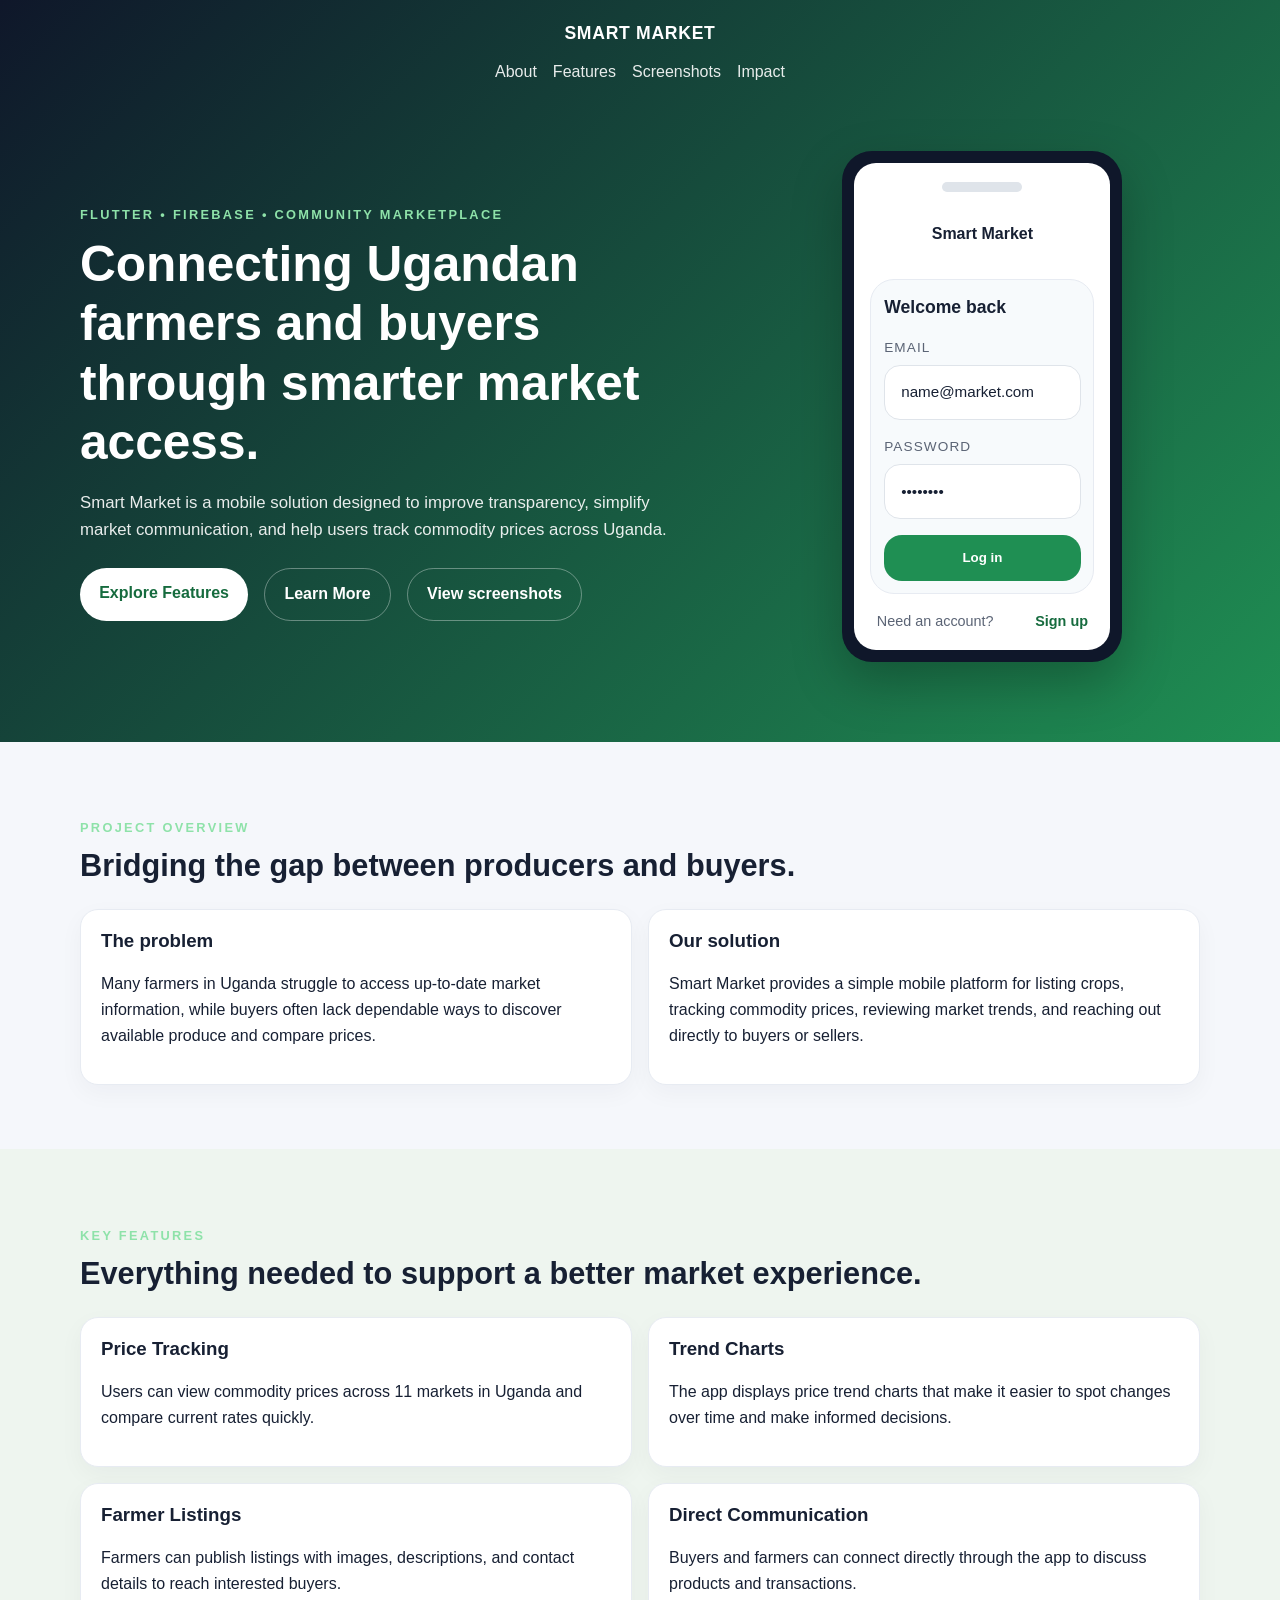
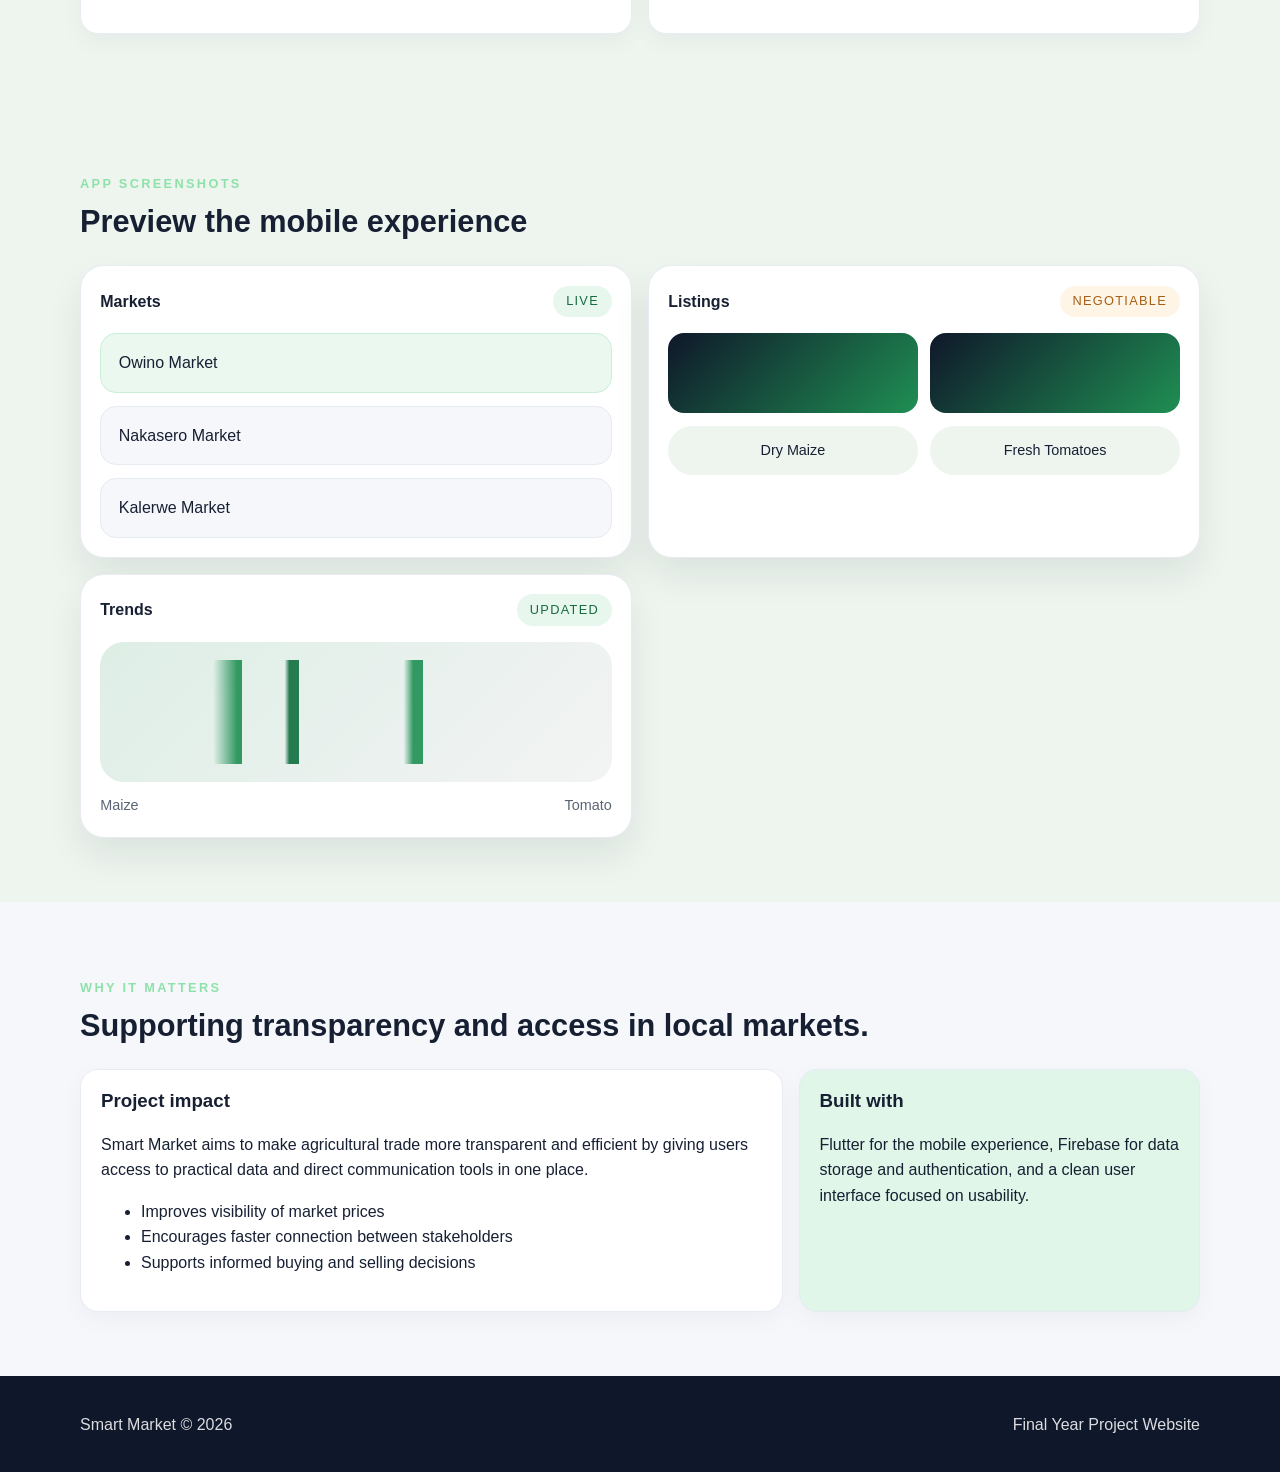
==== index.html @ 5e07c284 "Add initial website files" ====
<!DOCTYPE html>
<html lang="en">
  <head>
    <meta charset="UTF-8" />
    <meta name="viewport" content="width=device-width, initial-scale=1.0" />
    <meta
      name="description"
      content="Smart Market is a Flutter mobile application that connects Ugandan farmers and buyers through transparent price tracking, market listings, and direct communication."
    />
    <title>Smart Market | Project Website</title>
    <link rel="stylesheet" href="styles.css" />
  </head>
  <body>
    <header class="hero">
      <nav class="nav container">
        <a class="brand" href="#top">Smart Market</a>
        <div class="nav-links">
          <a href="#about">About</a>
          <a href="#features">Features</a>
          <a href="screenshots.html">Screenshots</a>
          <a href="#impact">Impact</a>
        </div>
      </nav>

      <section class="hero-content container" id="top">
        <div class="hero-text">
          <p class="eyebrow">Flutter • Firebase • Community Marketplace</p>
          <h1>Connecting Ugandan farmers and buyers through smarter market access.</h1>
          <p class="lead">
            Smart Market is a mobile solution designed to improve transparency,
            simplify market communication, and help users track commodity prices
            across Uganda.
          </p>
          <div class="hero-actions">
            <a class="btn btn-primary" href="#features">Explore Features</a>
            <a class="btn btn-secondary" href="#about">Learn More</a>
            <a class="btn btn-secondary" href="screenshots.html">View screenshots</a>
          </div>
        </div>

        <div class="hero-card" aria-label="Project preview">
          <div class="mock-phone">
            <div class="screen screen-login">
              <div class="screen-bar"></div>
              <div class="screen-title">Smart Market</div>
              <div class="login-panel">
                <p class="login-subtitle">Welcome back</p>
                <div class="login-field">
                  <label>Email</label>
                  <div class="login-input">name@market.com</div>
                </div>
                <div class="login-field">
                  <label>Password</label>
                  <div class="login-input">••••••••</div>
                </div>
                <button class="login-btn">Log in</button>
              </div>
              <div class="login-footer">
                <span>Need an account?</span>
                <a href="#about">Sign up</a>
              </div>
            </div>
          </div>
        </div>
      </section>
    </header>

    <main>
      <section class="section container" id="about">
        <div class="section-heading">
          <p class="eyebrow">Project Overview</p>
          <h2>Bridging the gap between producers and buyers.</h2>
        </div>
        <div class="about-grid">
          <div class="panel">
            <h3>The problem</h3>
            <p>
              Many farmers in Uganda struggle to access up-to-date market
              information, while buyers often lack dependable ways to discover
              available produce and compare prices.
            </p>
          </div>
          <div class="panel">
            <h3>Our solution</h3>
            <p>
              Smart Market provides a simple mobile platform for listing crops,
              tracking commodity prices, reviewing market trends, and reaching
              out directly to buyers or sellers.
            </p>
          </div>
        </div>
      </section>

      <section class="section section-alt" id="features">
        <div class="container">
          <div class="section-heading">
            <p class="eyebrow">Key Features</p>
            <h2>Everything needed to support a better market experience.</h2>
          </div>

          <div class="features-grid">
            <article class="card">
              <h3>Price Tracking</h3>
              <p>
                Users can view commodity prices across 11 markets in Uganda and
                compare current rates quickly.
              </p>
            </article>
            <article class="card">
              <h3>Trend Charts</h3>
              <p>
                The app displays price trend charts that make it easier to spot
                changes over time and make informed decisions.
              </p>
            </article>
            <article class="card">
              <h3>Farmer Listings</h3>
              <p>
                Farmers can publish listings with images, descriptions, and
                contact details to reach interested buyers.
              </p>
            </article>
            <article class="card">
              <h3>Direct Communication</h3>
              <p>
                Buyers and farmers can connect directly through the app to
                discuss products and transactions.
              </p>
            </article>
          </div>
        </div>
      </section>

      <section class="section section-alt" id="screenshots">
        <div class="container">
          <div class="section-heading">
            <p class="eyebrow">App Screenshots</p>
            <h2>Preview the mobile experience</h2>
          </div>

          <div class="screenshots-grid">
            <article class="screenshot-card">
              <div class="screenshot-header">
                <span class="screenshot-label">Markets</span>
                <span class="screenshot-status">Live</span>
              </div>
              <div class="screenshot-body">
                <div class="screenshot-item active">Owino Market</div>
                <div class="screenshot-item">Nakasero Market</div>
                <div class="screenshot-item">Kalerwe Market</div>
              </div>
            </article>

            <article class="screenshot-card">
              <div class="screenshot-header">
                <span class="screenshot-label">Listings</span>
                <span class="screenshot-status negotiable">Negotiable</span>
              </div>
              <div class="screenshot-body">
                <div class="screenshot-row">
                  <div class="screenshot-block"></div>
                  <div class="screenshot-block"></div>
                </div>
                <div class="screenshot-row small">
                  <div class="screenshot-pill">Dry Maize</div>
                  <div class="screenshot-pill">Fresh Tomatoes</div>
                </div>
              </div>
            </article>

            <article class="screenshot-card">
              <div class="screenshot-header">
                <span class="screenshot-label">Trends</span>
                <span class="screenshot-status">Updated</span>
              </div>
              <div class="screenshot-body">
                <div class="chart-line"></div>
                <div class="chart-legends">
                  <span>Maize</span>
                  <span>Tomato</span>
                </div>
              </div>
            </article>
          </div>
        </div>
      </section>

      <section class="section container" id="impact">
        <div class="section-heading">
          <p class="eyebrow">Why It Matters</p>
          <h2>Supporting transparency and access in local markets.</h2>
        </div>
        <div class="impact-layout">
          <div class="panel large">
            <h3>Project impact</h3>
            <p>
              Smart Market aims to make agricultural trade more transparent and
              efficient by giving users access to practical data and direct
              communication tools in one place.
            </p>
            <ul>
              <li>Improves visibility of market prices</li>
              <li>Encourages faster connection between stakeholders</li>
              <li>Supports informed buying and selling decisions</li>
            </ul>
          </div>
          <div class="panel accent">
            <h3>Built with</h3>
            <p>Flutter for the mobile experience, Firebase for data storage and authentication, and a clean user interface focused on usability.</p>
          </div>
        </div>
      </section>
    </main>

    <footer class="footer">
      <div class="container footer-content">
        <p>Smart Market © 2026</p>
        <p>Final Year Project Website</p>
      </div>
    </footer>
  </body>
</html>
---- styles.css ----
:root {
  --bg: #f5f7fb;
  --text: #172033;
  --muted: #5b6475;
  --primary: #1f8f53;
  --primary-dark: #166b3e;
  --accent: #dff6e8;
  --card: #ffffff;
  --border: #e7ebf2;
}

* {
  box-sizing: border-box;
}

body {
  margin: 0;
  font-family: Arial, Helvetica, sans-serif;
  color: var(--text);
  background: var(--bg);
  line-height: 1.6;
}

a {
  color: inherit;
  text-decoration: none;
}

.container {
  width: min(1120px, calc(100% - 2rem));
  margin: 0 auto;
}

.hero {
  background: linear-gradient(135deg, #0f172a, #1f8f53);
  color: white;
  padding-bottom: 4rem;
}

.nav {
  display: flex;
  justify-content: space-between;
  align-items: center;
  padding: 1.2rem 0;
}

.brand {
  font-weight: 700;
  font-size: 1.1rem;
  letter-spacing: 0.04em;
  text-transform: uppercase;
}

.nav-links {
  display: flex;
  gap: 1rem;
}

.nav-links a {
  color: rgba(255, 255, 255, 0.9);
}

.hero-content {
  display: grid;
  grid-template-columns: 1.2fr 0.8fr;
  gap: 2rem;
  align-items: center;
  padding: 3rem 0 1rem;
}

.eyebrow {
  text-transform: uppercase;
  letter-spacing: 0.18em;
  font-size: 0.8rem;
  font-weight: 700;
  color: #8ee2a9;
  margin-bottom: 0.6rem;
}

h1,
h2,
h3 {
  line-height: 1.2;
}

h1 {
  font-size: clamp(2rem, 4vw, 3.1rem);
  margin: 0 0 1rem;
}

.lead {
  font-size: 1.05rem;
  color: rgba(255, 255, 255, 0.9);
  max-width: 620px;
}

.hero-actions {
  display: flex;
  flex-wrap: wrap;
  gap: 1rem;
  margin-top: 1.5rem;
}

.btn {
  display: inline-block;
  padding: 0.8rem 1.2rem;
  border-radius: 999px;
  font-weight: 600;
}

.btn-primary {
  background: white;
  color: var(--primary-dark);
}

.btn-secondary {
  border: 1px solid rgba(255, 255, 255, 0.35);
  color: white;
}

.hero-card {
  display: flex;
  justify-content: center;
}

.mock-phone {
  width: 280px;
  padding: 12px;
  border-radius: 30px;
  background: #0f172a;
  box-shadow: 0 20px 50px rgba(0, 0, 0, 0.25);
}

.screen {
  background: white;
  border-radius: 22px;
  padding: 1rem;
  color: var(--text);
}

.screen-bar {
  height: 10px;
  width: 80px;
  margin: 0.2rem auto 0.8rem;
  border-radius: 999px;
  background: #dfe4ea;
}

.screen-title {
  font-weight: 700;
  text-align: center;
  margin-bottom: 1rem;
}

.screen-login {
  display: grid;
  gap: 1rem;
}

.login-panel {
  display: grid;
  gap: 1rem;
  padding: 0.8rem;
  background: #f7fafc;
  border-radius: 24px;
  border: 1px solid #e7ebf2;
}

.login-subtitle {
  margin: 0;
  font-size: 1.1rem;
  font-weight: 700;
}

.login-field {
  display: grid;
  gap: 0.4rem;
}

.login-field label {
  font-size: 0.85rem;
  color: var(--muted);
  text-transform: uppercase;
  letter-spacing: 0.08em;
}

.login-input {
  border-radius: 16px;
  background: white;
  border: 1px solid #dfe4ea;
  padding: 0.9rem 1rem;
  color: var(--text);
  font-size: 0.95rem;
}

.login-btn {
  width: 100%;
  padding: 0.95rem 1rem;
  border: none;
  border-radius: 18px;
  background: var(--primary);
  color: white;
  font-weight: 700;
  cursor: pointer;
}

.login-footer {
  display: flex;
  justify-content: space-between;
  align-items: center;
  padding: 0 0.4rem;
  font-size: 0.9rem;
  color: var(--muted);
}

.login-footer a {
  color: var(--primary-dark);
  font-weight: 700;
}

.screen-block,
.screen-grid,
.mini-card,
.mini-card.wide {
  display: none;
}

.section {
  padding: 4rem 0;
}

.section-alt {
  background: #eef5ef;
}

.section-heading {
  margin-bottom: 1.5rem;
}

.section-heading h2 {
  margin: 0;
  font-size: clamp(1.5rem, 2.4vw, 2.2rem);
}

.about-grid,
.features-grid,
.impact-layout {
  display: grid;
  gap: 1rem;
}

.about-grid {
  grid-template-columns: repeat(2, minmax(0, 1fr));
}

.features-grid {
  grid-template-columns: repeat(2, minmax(0, 1fr));
}

.panel,
.card {
  background: var(--card);
  border: 1px solid var(--border);
  border-radius: 18px;
  padding: 1.25rem;
  box-shadow: 0 8px 24px rgba(15, 23, 42, 0.04);
}

.panel h3,
.card h3 {
  margin-top: 0;
}

.impact-layout {
  grid-template-columns: 1.4fr 0.8fr;
}

.panel.accent {
  background: var(--accent);
}

.footer {
  background: #0f172a;
  color: rgba(255, 255, 255, 0.85);
  padding: 1.2rem 0;
}

.footer-content {
  display: flex;
  justify-content: space-between;
  gap: 1rem;
  flex-wrap: wrap;
}

.screenshots-grid {
  display: grid;
  grid-template-columns: repeat(2, minmax(0, 1fr));
  gap: 1rem;
  margin-top: 1.5rem;
}

.screenshot-card {
  background: var(--card);
  border: 1px solid var(--border);
  border-radius: 24px;
  padding: 1.2rem;
  box-shadow: 0 18px 36px rgba(15, 23, 42, 0.08);
}

.screenshot-header {
  display: flex;
  justify-content: space-between;
  align-items: center;
  margin-bottom: 1rem;
}

.screenshot-label {
  font-weight: 700;
  color: var(--text);
}

.screenshot-status {
  font-size: 0.8rem;
  text-transform: uppercase;
  letter-spacing: 0.1em;
  padding: 0.35rem 0.8rem;
  border-radius: 999px;
  background: #e8f7ed;
  color: #166b3e;
}

.screenshot-status.negotiable {
  background: #fff5e6;
  color: #a65f15;
}

.screenshot-body {
  display: grid;
  gap: 0.8rem;
}

.screenshot-item,
.screenshot-block,
.screenshot-row {
  border-radius: 16px;
}

.screenshot-item {
  padding: 1rem 1.1rem;
  background: #f5f7fb;
  color: var(--text);
  border: 1px solid var(--border);
}

.screenshot-item.active {
  background: #eaf8f0;
  border-color: #c8f0d6;
}

.screenshot-row {
  display: grid;
  grid-template-columns: 1fr 1fr;
  gap: 0.8rem;
}

.screenshot-row.small {
  grid-template-columns: 1fr 1fr;
}

.screenshot-block {
  min-height: 80px;
  background: linear-gradient(135deg, #0f172a, #1f8f53);
}

.screenshot-pill {
  padding: 0.8rem 1rem;
  border-radius: 999px;
  background: #eef5ef;
  font-size: 0.9rem;
  color: var(--text);
  text-align: center;
}

.screenshot-image-card .screenshot-body,
.screenshot-image-card .screenshot-image-wrapper {
  padding: 0;
  margin: 0;
  border: none;
}

.screenshot-image-wrapper {
  border-radius: 24px;
  overflow: hidden;
  background: #f8fafc;
  border: 1px solid var(--border);
}

.screenshot-image-wrapper img {
  display: block;
  width: 100%;
  height: auto;
}

.chart-line {
  min-height: 140px;
  border-radius: 24px;
  background: linear-gradient(135deg, rgba(31, 143, 83, 0.15), rgba(15, 23, 42, 0.05));
  position: relative;
  overflow: hidden;
}

.chart-line::before {
  content: "";
  position: absolute;
  inset: 18px 18px 18px;
  background: linear-gradient(90deg, transparent 0%, transparent 20%, rgba(31, 143, 83, 0.9) 25%, rgba(31, 143, 83, 0.9) 26%, transparent 26%, transparent 35%, rgba(16, 111, 62, 0.9) 36%, rgba(16, 111, 62, 0.9) 38%, transparent 38%, transparent 60%, rgba(31, 143, 83, 0.9) 62%, rgba(31, 143, 83, 0.9) 64%, transparent 64%, transparent 100%);
  border-radius: 16px;
}

.chart-legends {
  display: flex;
  justify-content: space-between;
  gap: 0.8rem;
  color: var(--muted);
  font-size: 0.9rem;
}

@media (max-width: 1000px) {
  .screenshots-grid {
    grid-template-columns: repeat(2, minmax(0, 1fr));
  }
}

@media (max-width: 720px) {
  .hero-content,
  .about-grid,
  .features-grid,
  .impact-layout,
  .screenshots-grid {
    grid-template-columns: 1fr;
  }

  .nav {
    flex-direction: column;
    gap: 0.7rem;
  }
}

  .nav {
    flex-direction: column;
    gap: 0.7rem;
  }
}
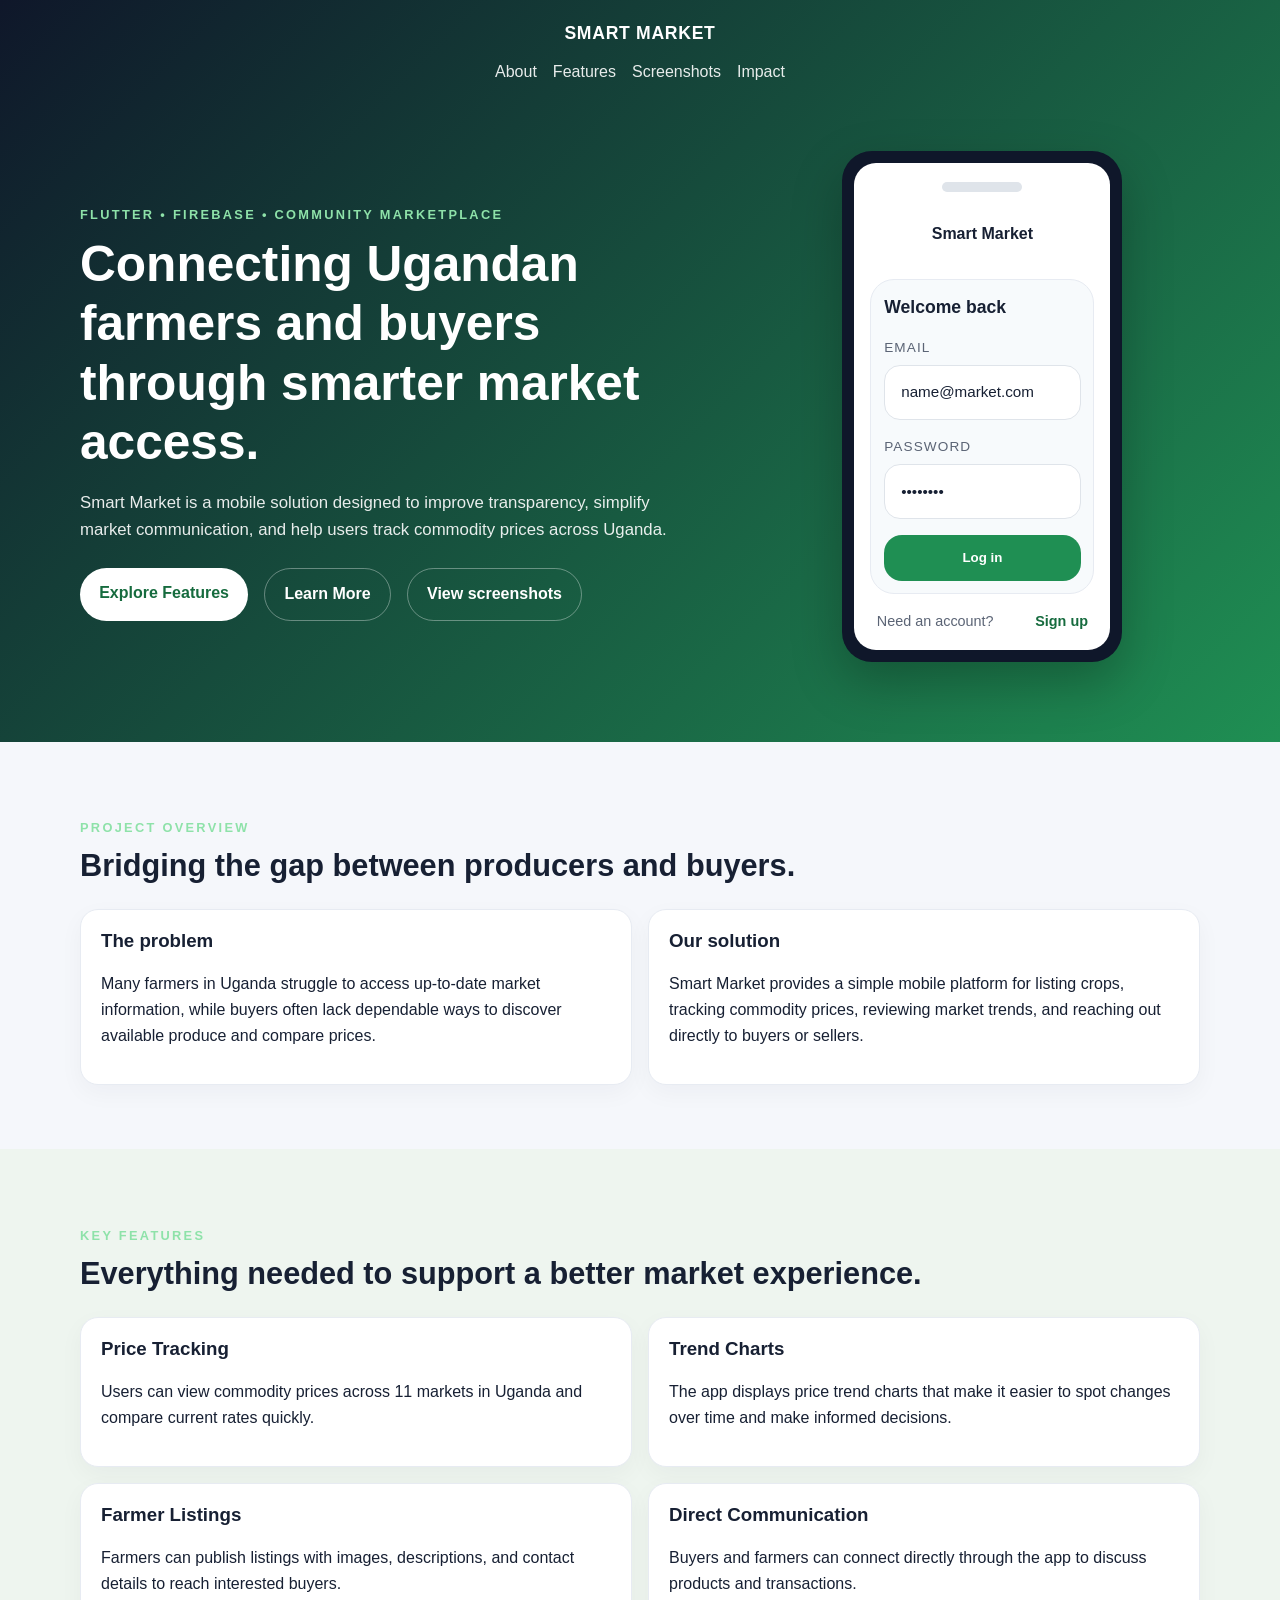
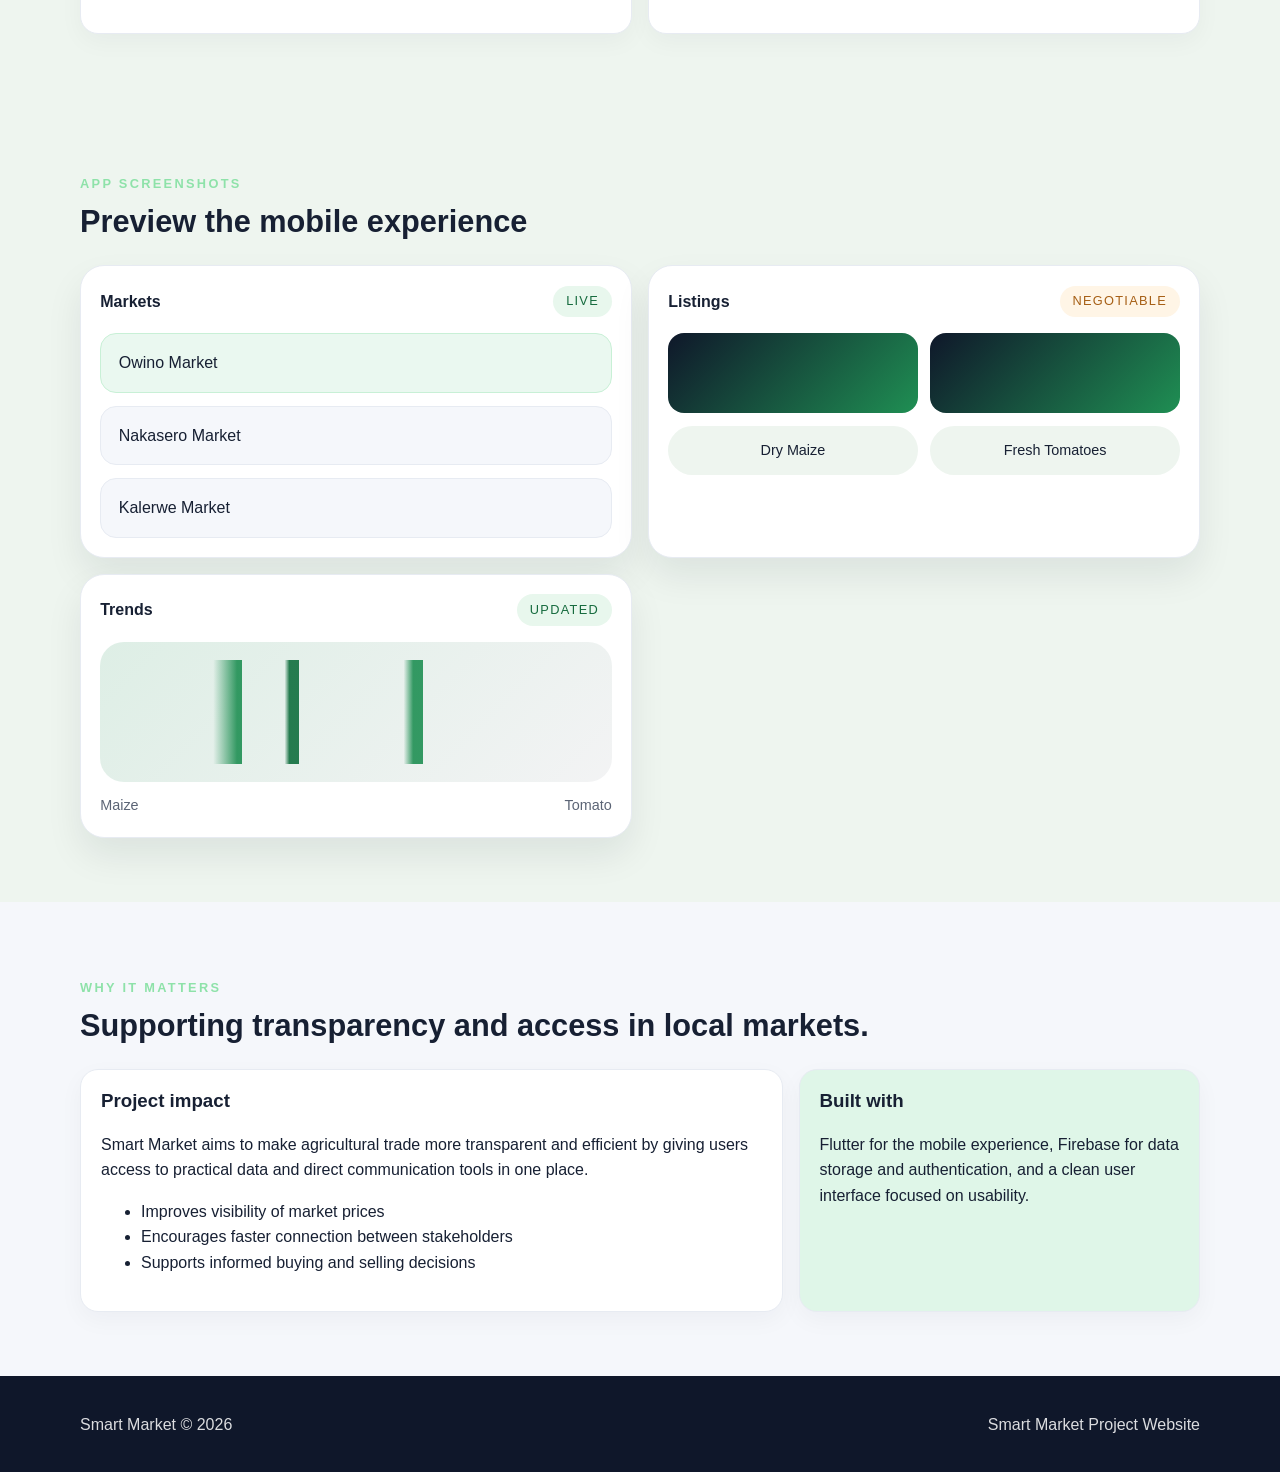
==== commit d9506e43: "Update footer text for project description" ====
--- a/index.html
+++ b/index.html
@@ -215,7 +215,7 @@
     <footer class="footer">
       <div class="container footer-content">
         <p>Smart Market © 2026</p>
-        <p>Final Year Project Website</p>
+        <p>Smart Market Project Website</p>
       </div>
     </footer>
   </body>
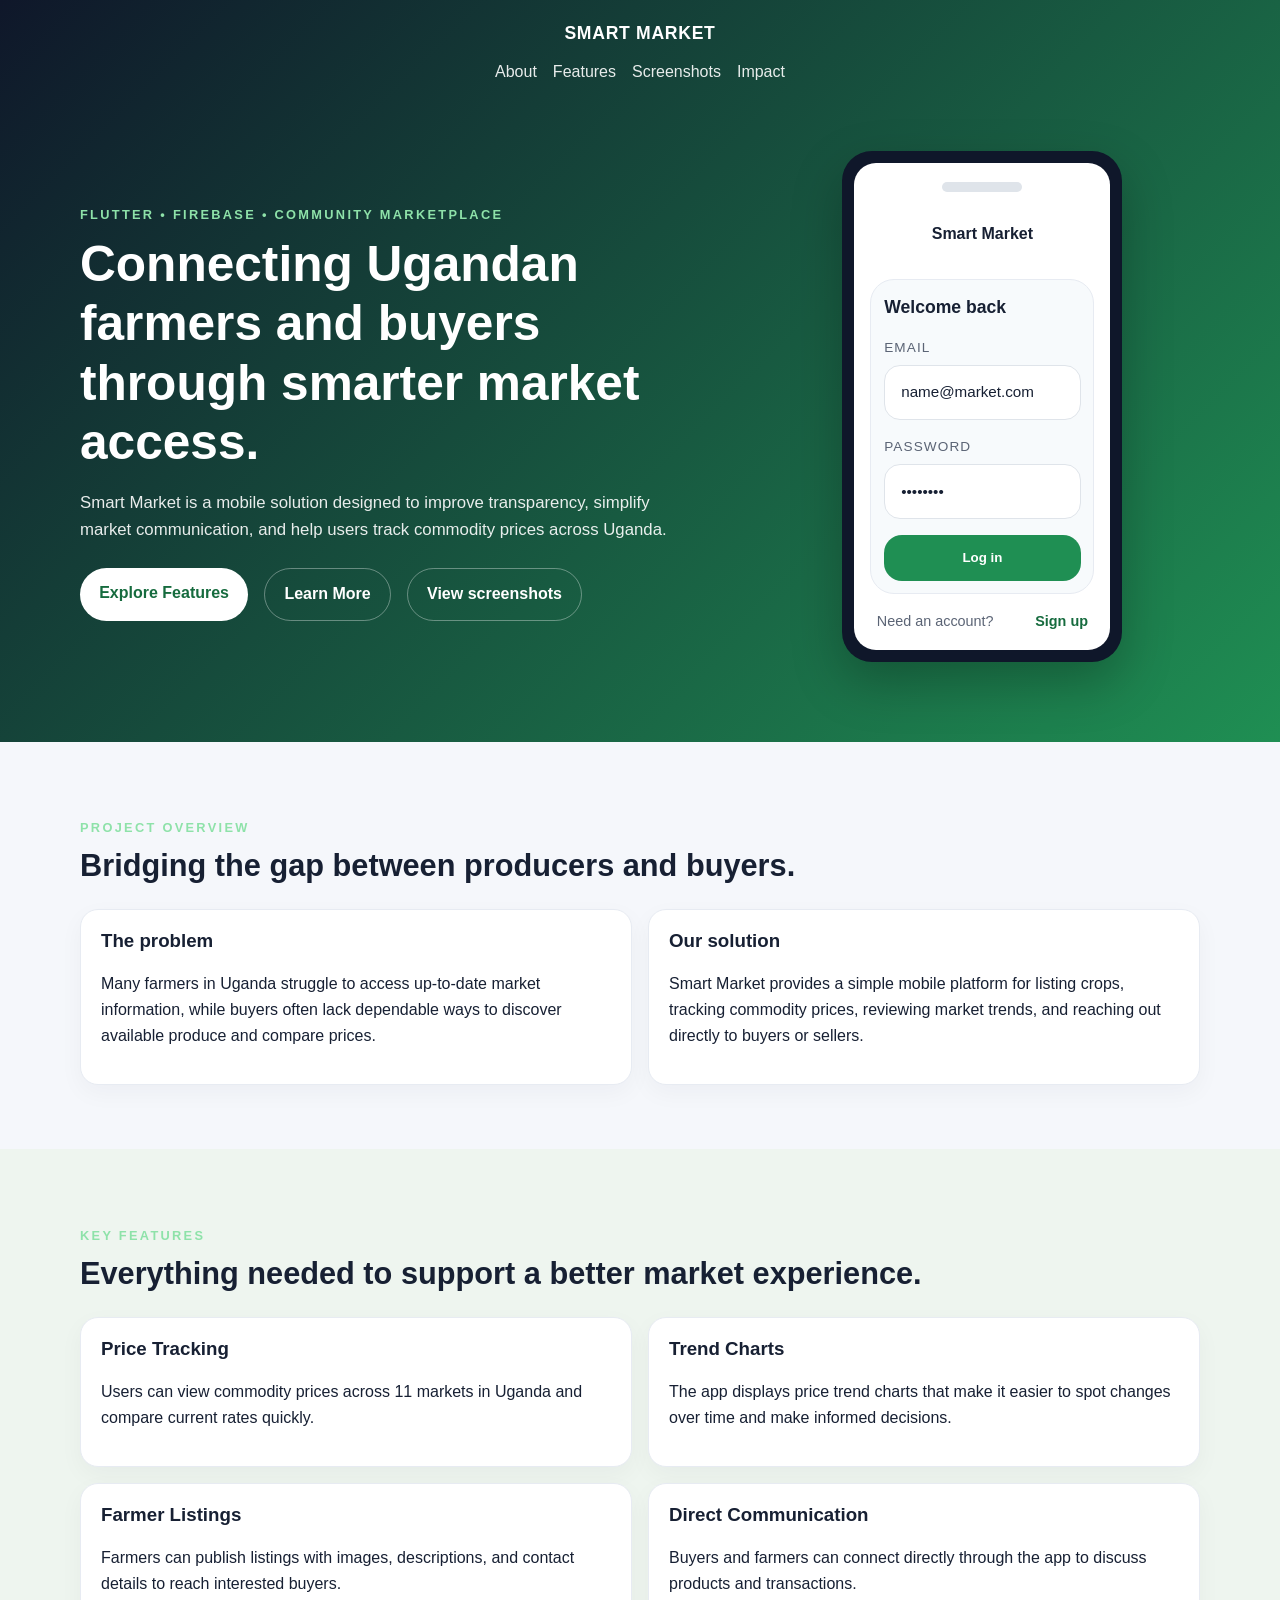
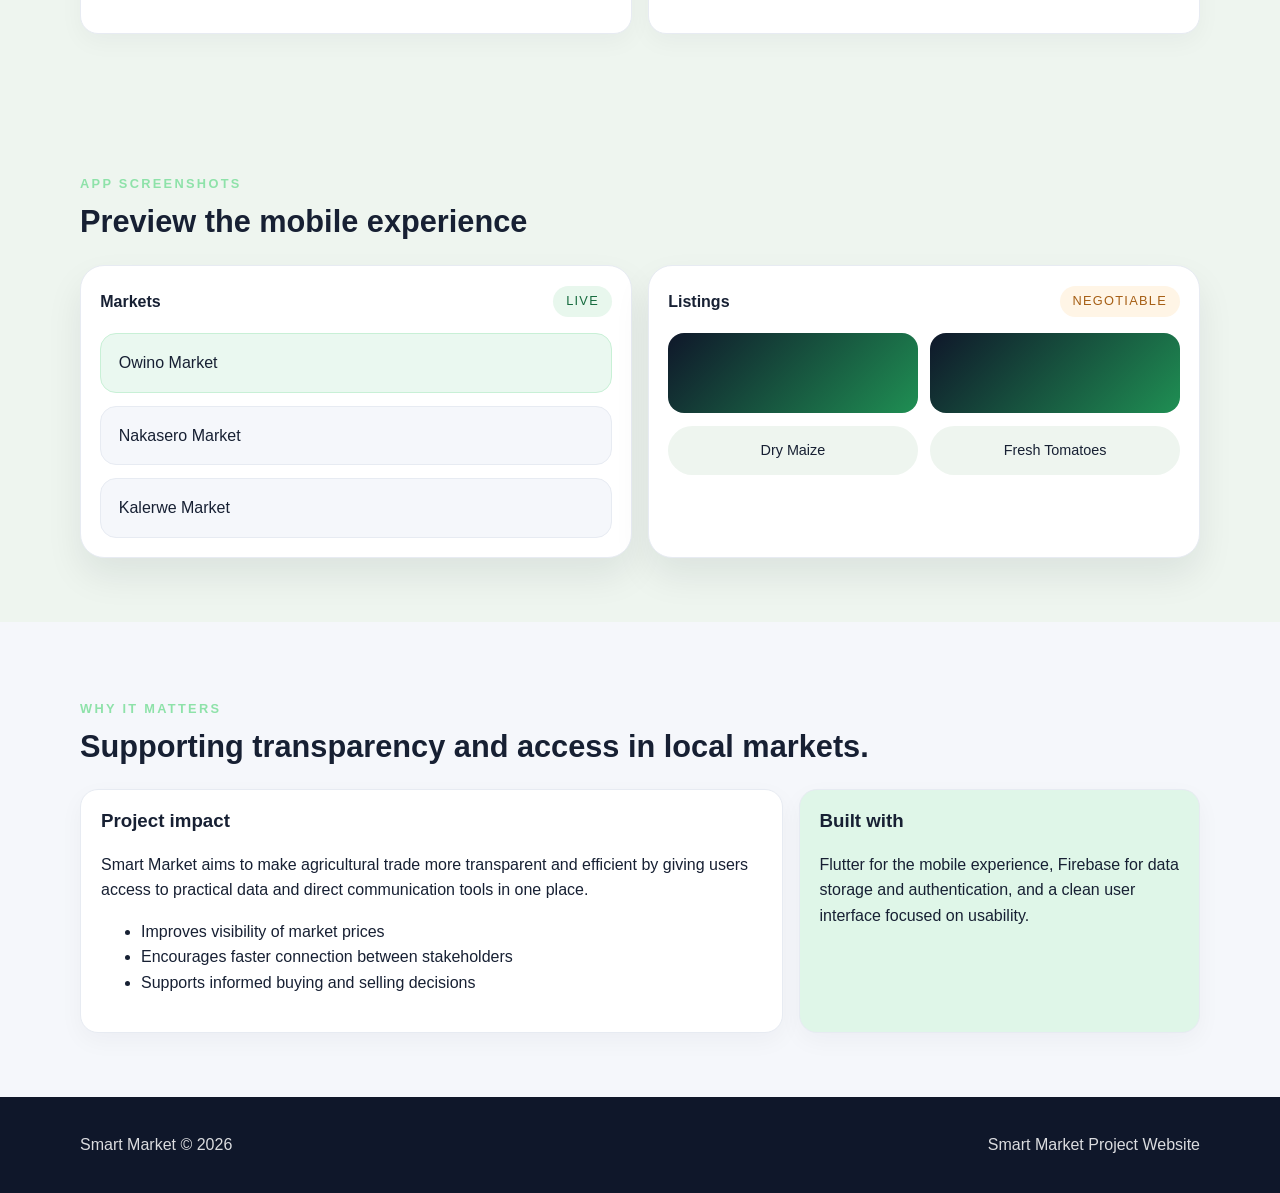
==== commit f68dc0f4: "eliminated the trends screenshot" ====
--- a/index.html
+++ b/index.html
@@ -167,20 +167,6 @@
                 </div>
               </div>
             </article>
-
-            <article class="screenshot-card">
-              <div class="screenshot-header">
-                <span class="screenshot-label">Trends</span>
-                <span class="screenshot-status">Updated</span>
-              </div>
-              <div class="screenshot-body">
-                <div class="chart-line"></div>
-                <div class="chart-legends">
-                  <span>Maize</span>
-                  <span>Tomato</span>
-                </div>
-              </div>
-            </article>
           </div>
         </div>
       </section>
